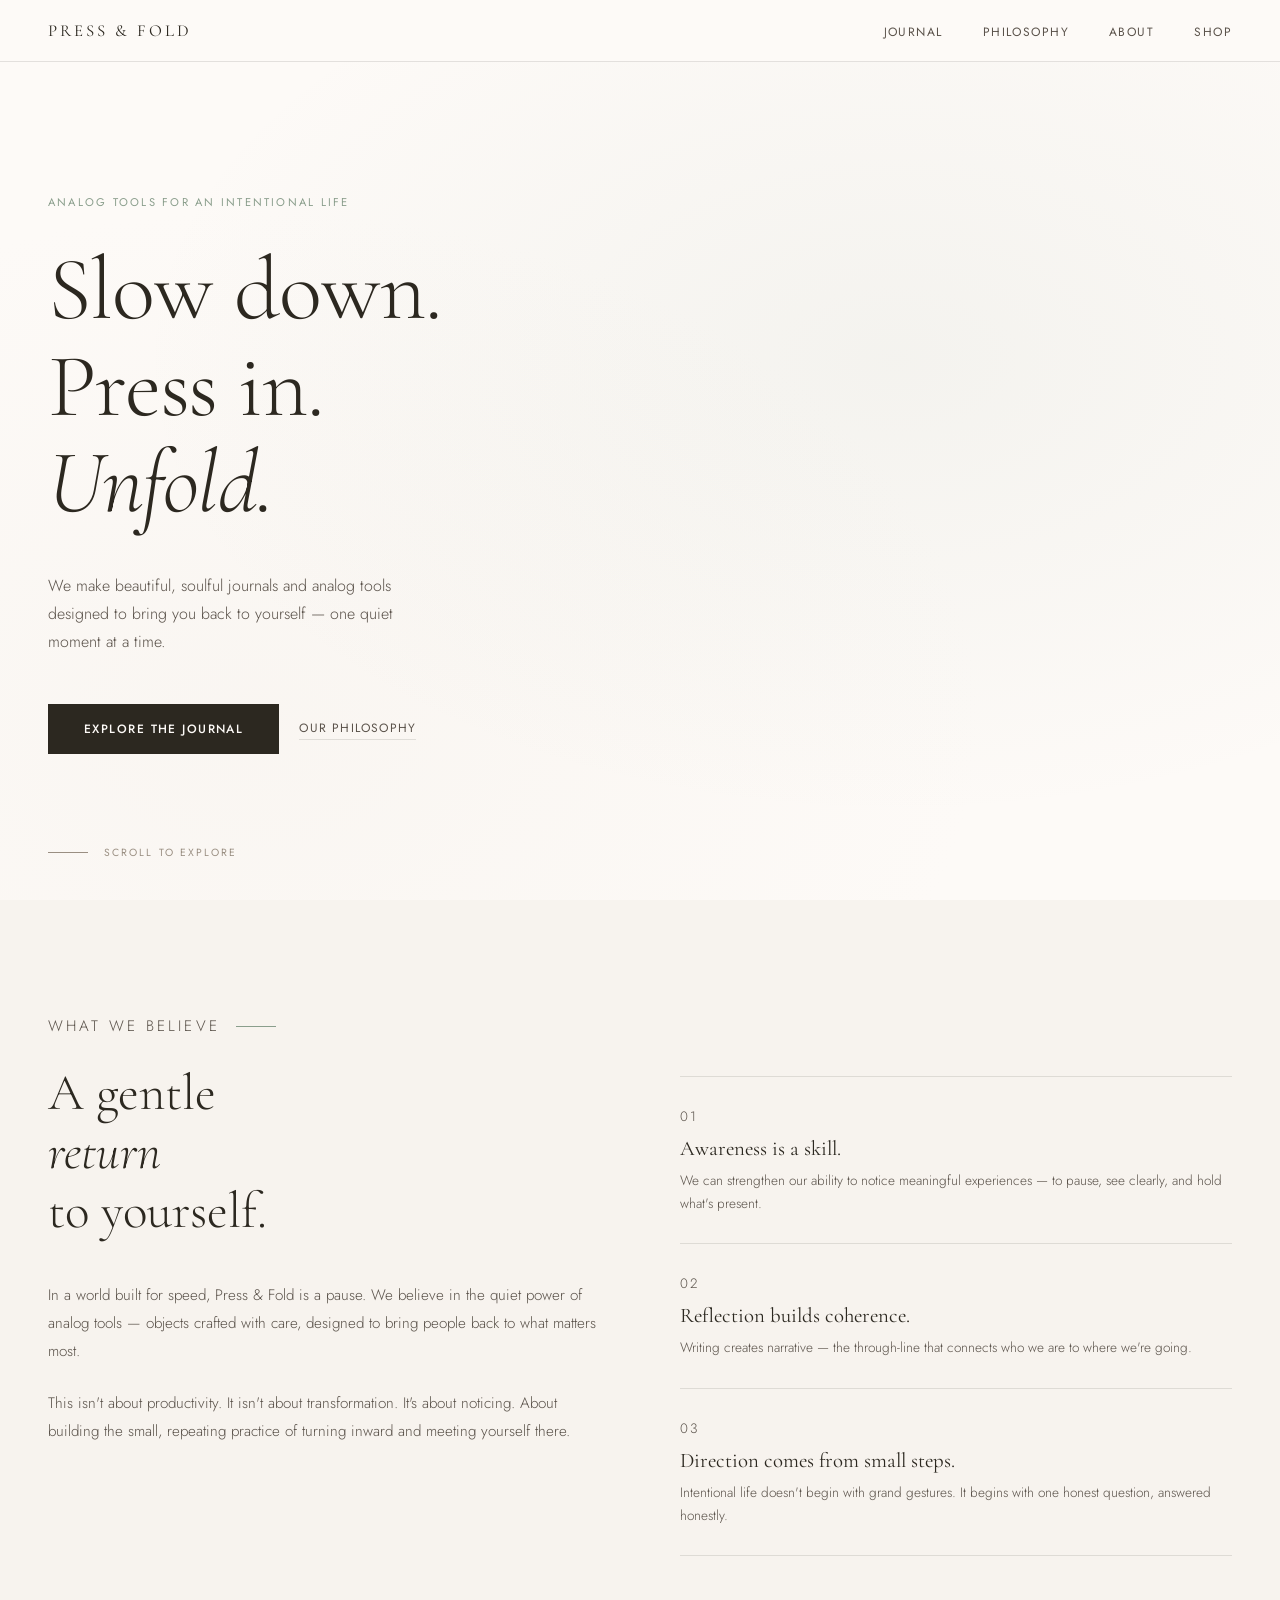
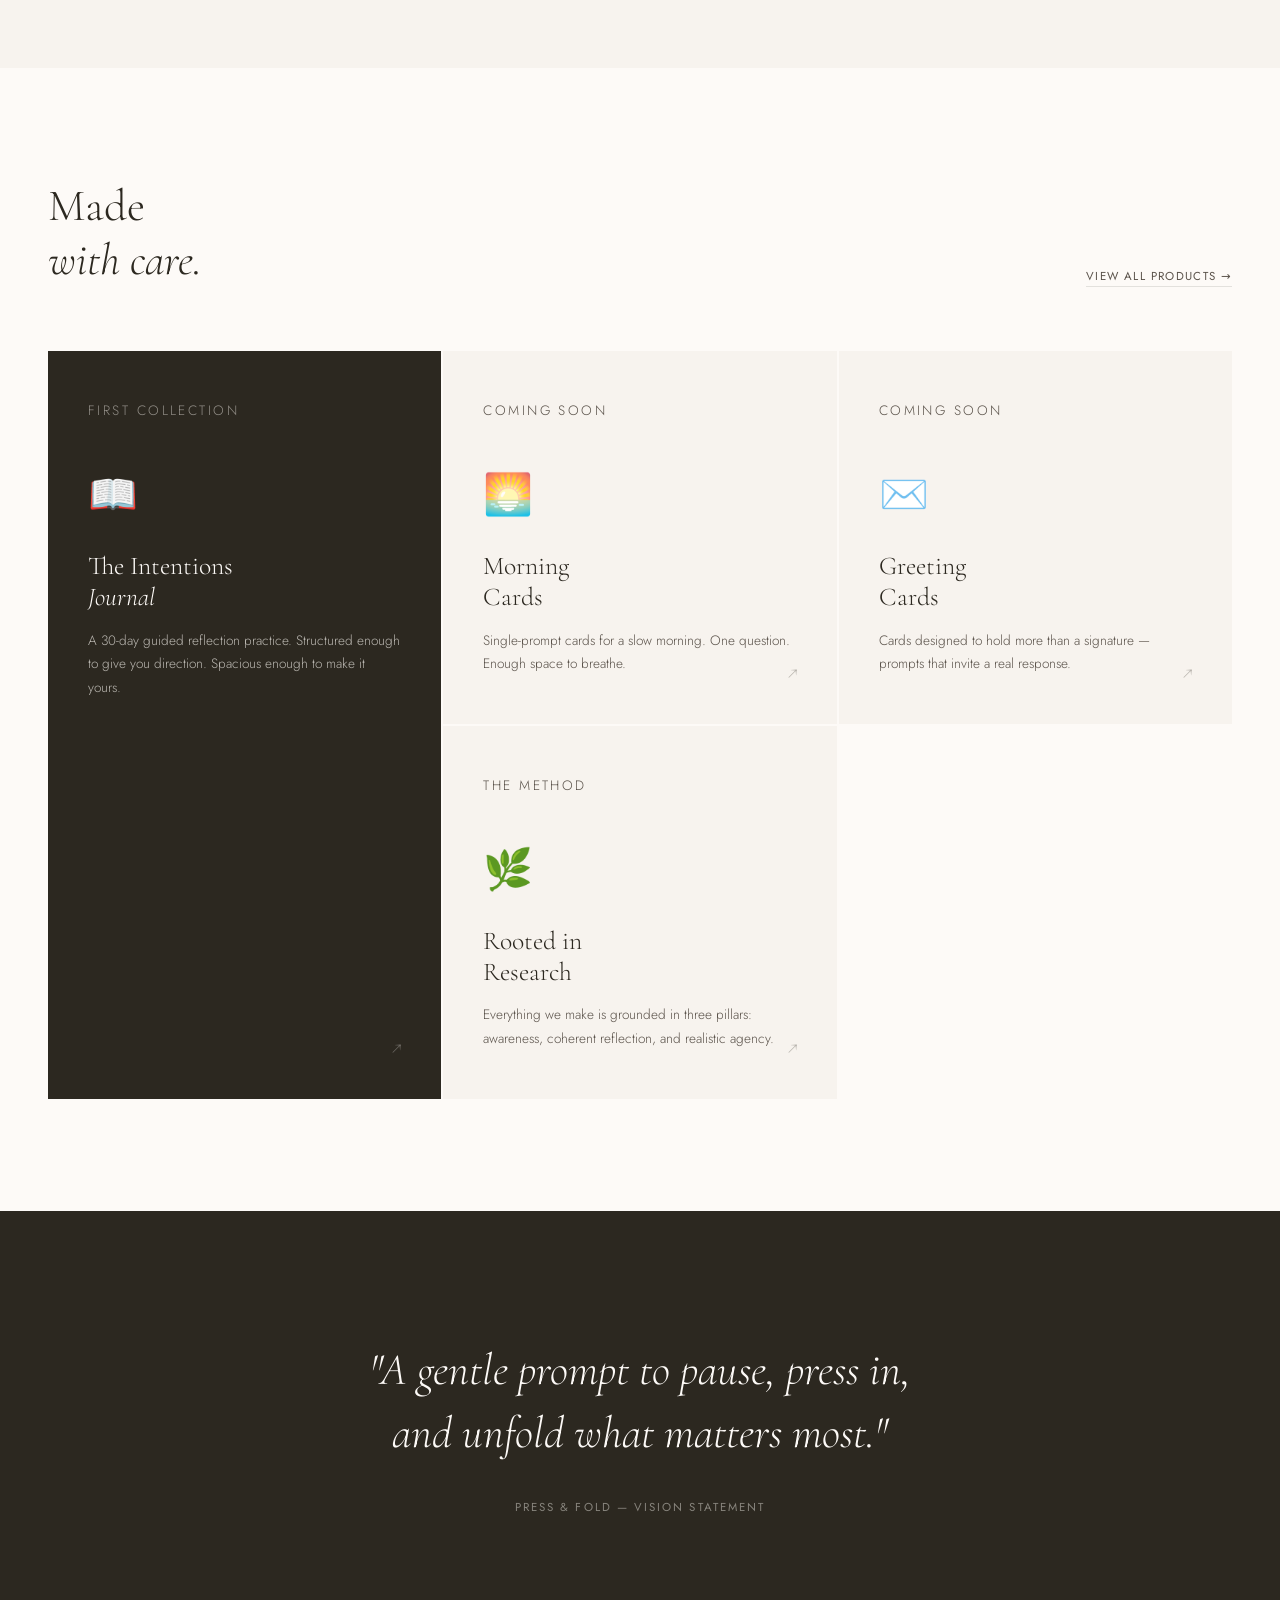
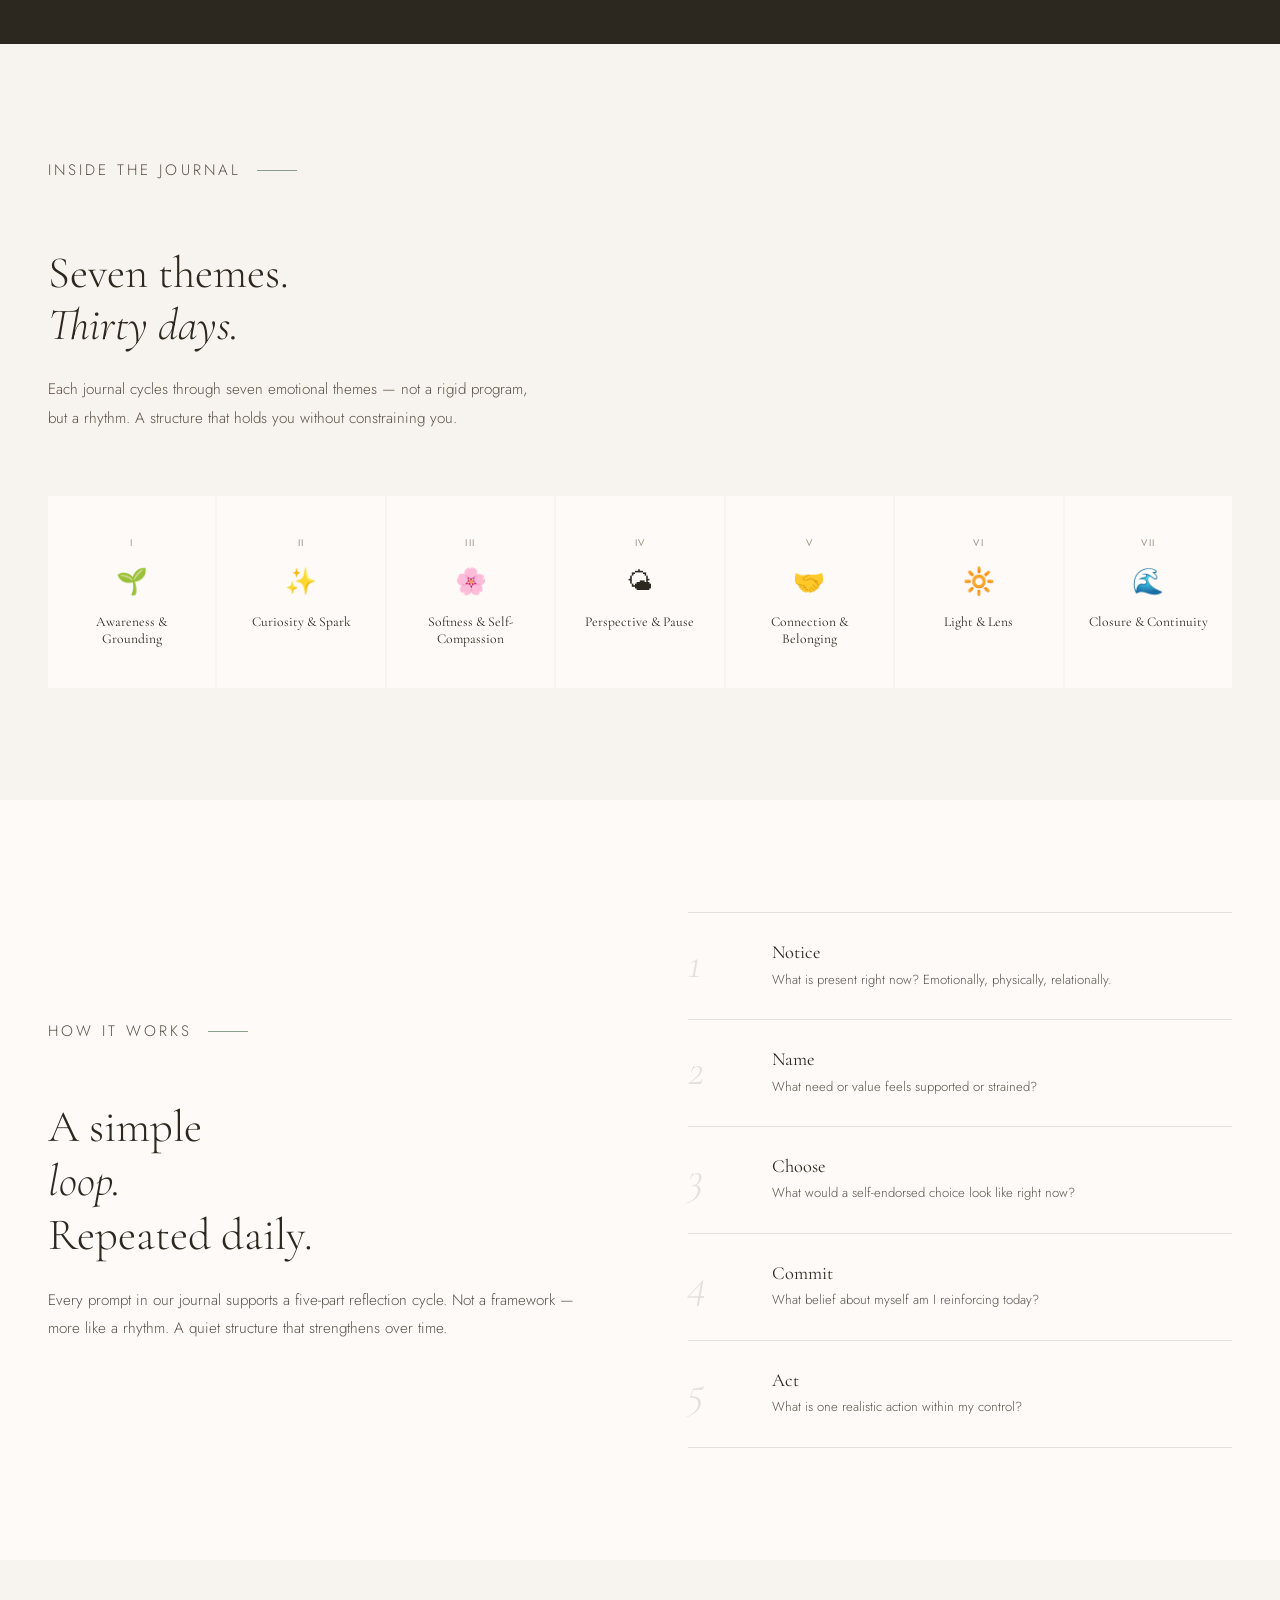
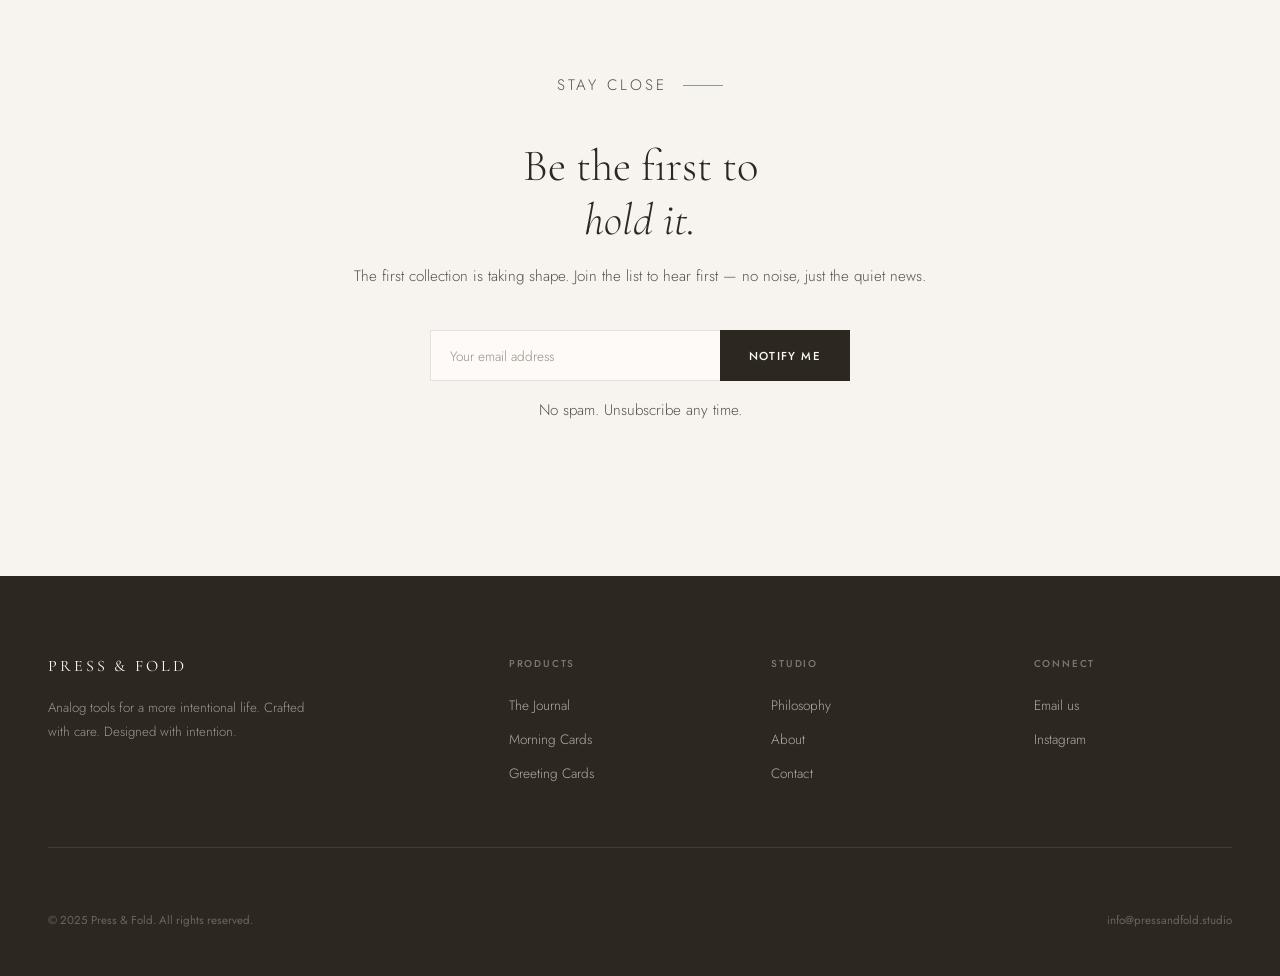
==== preview/index.html @ f4a8e903 "Block robots from preview folder Added robots.txt disallowing /preview/ and noindex/nofollow meta ta" ====
<!DOCTYPE html>
<html lang="en">
<head>
  <meta charset="UTF-8" />
  <meta name="viewport" content="width=device-width, initial-scale=1.0"/>
  <meta name="robots" content="noindex, nofollow" />
  <title>Press & Fold — Analog Tools for an Intentional Life</title>
  <link rel="icon" type="image/png" href="press-and-fold-favicon.png" />
  <link rel="preconnect" href="https://fonts.googleapis.com">
  <link href="https://fonts.googleapis.com/css2?family=Cormorant+Garamond:ital,wght@0,300;0,400;0,500;1,300;1,400&family=Jost:wght@300;400;500&display=swap" rel="stylesheet">
  <style>
    *, *::before, *::after { box-sizing: border-box; margin: 0; padding: 0; }

    :root {
      --cream: #F7F3EE;
      --warm-white: #FDFAF7;
      --ink: #2C2820;
      --ink-light: #5A524A;
      --ink-faint: #9A8F82;
      --sage: #8A9E8C;
      --border: rgba(44,40,32,0.12);
      --serif: 'Cormorant Garamond', Georgia, serif;
      --sans: 'Jost', system-ui, sans-serif;
    }

    html { scroll-behavior: smooth; }

    body {
      font-family: var(--serif);
      background: var(--warm-white);
      color: var(--ink);
      overflow-x: hidden;
    }

    /* ── NAV ── */
    nav {
      position: fixed;
      top: 0; left: 0; right: 0;
      z-index: 100;
      display: flex;
      justify-content: space-between;
      align-items: center;
      padding: 1.25rem 3rem;
      background: rgba(253,250,247,0.92);
      backdrop-filter: blur(8px);
      border-bottom: 1px solid var(--border);
    }

    .nav-logo {
      font-family: var(--serif);
      font-size: 1.05rem;
      font-weight: 400;
      letter-spacing: 0.18em;
      text-transform: uppercase;
      color: var(--ink);
      text-decoration: none;
    }

    .nav-links {
      display: flex;
      gap: 2.5rem;
      list-style: none;
    }

    .nav-links a {
      font-family: var(--sans);
      font-size: 0.75rem;
      font-weight: 400;
      letter-spacing: 0.12em;
      text-transform: uppercase;
      color: var(--ink-light);
      text-decoration: none;
      transition: color 0.2s;
    }

    .nav-links a:hover { color: var(--ink); }

    /* ── HERO ── */
    .hero {
      min-height: 100vh;
      display: flex;
      flex-direction: column;
      justify-content: center;
      align-items: flex-start;
      padding: 8rem 3rem 5rem;
      position: relative;
      overflow: hidden;
    }

    .hero-texture {
      position: absolute;
      inset: 0;
      background:
        radial-gradient(ellipse at 70% 40%, rgba(138,158,140,0.08) 0%, transparent 60%),
        radial-gradient(ellipse at 20% 80%, rgba(247,243,238,0.6) 0%, transparent 50%);
      pointer-events: none;
    }

    .hero-eyebrow {
      font-family: var(--sans);
      font-size: 0.7rem;
      font-weight: 400;
      letter-spacing: 0.2em;
      text-transform: uppercase;
      color: var(--sage);
      margin-bottom: 2rem;
      opacity: 0;
      animation: fadeUp 0.8s ease 0.2s forwards;
    }

    .hero-title {
      font-size: clamp(3rem, 7vw, 6.5rem);
      font-weight: 300;
      line-height: 1.08;
      letter-spacing: -0.01em;
      max-width: 14ch;
      margin-bottom: 2.5rem;
      opacity: 0;
      animation: fadeUp 0.9s ease 0.35s forwards;
    }

    .hero-title em {
      font-style: italic;
      font-weight: 300;
    }

    .hero-body {
      font-family: var(--sans);
      font-size: 1rem;
      font-weight: 300;
      line-height: 1.75;
      color: var(--ink-light);
      max-width: 42ch;
      margin-bottom: 3rem;
      opacity: 0;
      animation: fadeUp 0.9s ease 0.5s forwards;
    }

    .hero-actions {
      display: flex;
      gap: 1.25rem;
      align-items: center;
      opacity: 0;
      animation: fadeUp 0.9s ease 0.65s forwards;
    }

    .btn-primary {
      display: inline-block;
      font-family: var(--sans);
      font-size: 0.75rem;
      font-weight: 500;
      letter-spacing: 0.12em;
      text-transform: uppercase;
      color: var(--warm-white);
      background: var(--ink);
      padding: 1rem 2.25rem;
      text-decoration: none;
      transition: background 0.2s, transform 0.2s;
    }

    .btn-primary:hover {
      background: var(--ink-light);
      transform: translateY(-1px);
    }

    .btn-ghost {
      font-family: var(--sans);
      font-size: 0.75rem;
      font-weight: 400;
      letter-spacing: 0.1em;
      text-transform: uppercase;
      color: var(--ink-light);
      text-decoration: none;
      border-bottom: 1px solid var(--border);
      padding-bottom: 2px;
      transition: color 0.2s, border-color 0.2s;
    }

    .btn-ghost:hover { color: var(--ink); border-color: var(--ink); }

    .hero-scroll {
      position: absolute;
      bottom: 2.5rem;
      left: 3rem;
      font-family: var(--sans);
      font-size: 0.65rem;
      letter-spacing: 0.2em;
      text-transform: uppercase;
      color: var(--ink-faint);
      display: flex;
      align-items: center;
      gap: 1rem;
      opacity: 0;
      animation: fadeIn 1s ease 1.2s forwards;
    }

    .hero-scroll::before {
      content: '';
      display: block;
      width: 40px;
      height: 1px;
      background: var(--ink-faint);
    }

    /* ── SECTION BASE ── */
    section {
      padding: 7rem 3rem;
    }

    .section-label {
      font-family: var(--sans);
      font-size: 0.65rem;
      font-weight: 400;
      letter-spacing: 0.2em;
      text-transform: uppercase;
      color: var(--sage);
      margin-bottom: 3.5rem;
      display: flex;
      align-items: center;
      gap: 1rem;
    }

    .section-label::after {
      content: '';
      display: block;
      width: 40px;
      height: 1px;
      background: var(--sage);
    }

    /* ── PHILOSOPHY ── */
    .philosophy {
      background: var(--cream);
      display: grid;
      grid-template-columns: 1fr 1fr;
      gap: 5rem;
      align-items: start;
    }

    .philosophy-left h2 {
      font-size: clamp(2.2rem, 4vw, 3.8rem);
      font-weight: 300;
      line-height: 1.15;
      margin-bottom: 2.5rem;
    }

    .philosophy-left h2 em { font-style: italic; }

    .philosophy-left p {
      font-family: var(--sans);
      font-size: 0.95rem;
      font-weight: 300;
      line-height: 1.85;
      color: var(--ink-light);
      margin-bottom: 1.5rem;
    }

    .philosophy-right {
      padding-top: 4rem;
    }

    .principle {
      border-top: 1px solid var(--border);
      padding: 1.75rem 0;
    }

    .principle:last-child { border-bottom: 1px solid var(--border); }

    .principle-number {
      font-family: var(--sans);
      font-size: 0.65rem;
      letter-spacing: 0.15em;
      color: var(--ink-faint);
      margin-bottom: 0.5rem;
    }

    .principle h3 {
      font-size: 1.3rem;
      font-weight: 400;
      margin-bottom: 0.5rem;
    }

    .principle p {
      font-family: var(--sans);
      font-size: 0.85rem;
      font-weight: 300;
      line-height: 1.7;
      color: var(--ink-light);
    }

    /* ── PRODUCTS ── */
    .products { background: var(--warm-white); }

    .products-header {
      display: flex;
      justify-content: space-between;
      align-items: flex-end;
      margin-bottom: 4rem;
    }

    .products-header h2 {
      font-size: clamp(2rem, 3.5vw, 3.2rem);
      font-weight: 300;
      line-height: 1.2;
    }

    .products-header h2 em { font-style: italic; }

    .products-header a {
      font-family: var(--sans);
      font-size: 0.72rem;
      letter-spacing: 0.12em;
      text-transform: uppercase;
      color: var(--ink-light);
      text-decoration: none;
      border-bottom: 1px solid var(--border);
      padding-bottom: 2px;
      white-space: nowrap;
      transition: color 0.2s;
    }

    .products-header a:hover { color: var(--ink); }

    .products-grid {
      display: grid;
      grid-template-columns: repeat(3, 1fr);
      gap: 2px;
    }

    .product-card {
      background: var(--cream);
      padding: 3rem 2.5rem;
      position: relative;
      overflow: hidden;
      transition: transform 0.3s ease;
      cursor: pointer;
      text-decoration: none;
      color: inherit;
      display: block;
    }

    .product-card:hover { transform: translateY(-4px); }

    .product-card.featured {
      grid-row: span 2;
      background: var(--ink);
      color: var(--warm-white);
    }

    .product-tag {
      font-family: var(--sans);
      font-size: 0.62rem;
      font-weight: 400;
      letter-spacing: 0.18em;
      text-transform: uppercase;
      color: var(--sage);
      margin-bottom: 3rem;
    }

    .product-card.featured .product-tag { color: rgba(247,243,238,0.5); }

    .product-card .product-icon {
      font-size: 2.5rem;
      margin-bottom: 2rem;
      display: block;
    }

    .product-card h3 {
      font-size: 1.6rem;
      font-weight: 300;
      margin-bottom: 1rem;
      line-height: 1.2;
    }

    .product-card h3 em { font-style: italic; }

    .product-card p {
      font-family: var(--sans);
      font-size: 0.85rem;
      font-weight: 300;
      line-height: 1.75;
      color: var(--ink-light);
    }

    .product-card.featured p { color: rgba(247,243,238,0.7); }

    .product-card .card-arrow {
      position: absolute;
      bottom: 2.5rem;
      right: 2.5rem;
      font-size: 1.2rem;
      opacity: 0.3;
      transition: opacity 0.2s, transform 0.2s;
    }

    .product-card:hover .card-arrow { opacity: 1; transform: translate(3px, -3px); }

    /* ── QUOTE ── */
    .quote-section {
      background: var(--ink);
      color: var(--warm-white);
      text-align: center;
      padding: 8rem 3rem;
    }

    .quote-section blockquote {
      font-size: clamp(1.6rem, 3.5vw, 3rem);
      font-weight: 300;
      line-height: 1.4;
      max-width: 28ch;
      margin: 0 auto 2rem;
      font-style: italic;
    }

    .quote-section cite {
      font-family: var(--sans);
      font-size: 0.72rem;
      font-weight: 400;
      letter-spacing: 0.18em;
      text-transform: uppercase;
      color: rgba(247,243,238,0.45);
      font-style: normal;
    }

    /* ── JOURNAL THEMES ── */
    .themes { background: var(--cream); }

    .themes h2 {
      font-size: clamp(2rem, 3.5vw, 3.2rem);
      font-weight: 300;
      margin-bottom: 1.5rem;
      line-height: 1.15;
    }

    .themes h2 em { font-style: italic; }

    .themes > p {
      font-family: var(--sans);
      font-size: 0.95rem;
      font-weight: 300;
      line-height: 1.85;
      color: var(--ink-light);
      max-width: 55ch;
      margin-bottom: 4rem;
    }

    .themes-grid {
      display: grid;
      grid-template-columns: repeat(7, 1fr);
      gap: 2px;
    }

    .theme-tile {
      padding: 2.5rem 1.5rem;
      background: var(--warm-white);
      text-align: center;
      transition: background 0.25s;
    }

    .theme-tile:hover { background: var(--ink); color: var(--warm-white); }

    .theme-tile .theme-num {
      font-family: var(--sans);
      font-size: 0.6rem;
      letter-spacing: 0.15em;
      color: var(--ink-faint);
      margin-bottom: 1rem;
      display: block;
      transition: color 0.25s;
    }

    .theme-tile:hover .theme-num { color: rgba(247,243,238,0.4); }

    .theme-tile .theme-icon {
      font-size: 1.6rem;
      margin-bottom: 1rem;
      display: block;
    }

    .theme-tile h4 {
      font-size: 0.85rem;
      font-weight: 400;
      line-height: 1.3;
    }

    /* ── MECHANISM ── */
    .mechanism {
      background: var(--warm-white);
      display: grid;
      grid-template-columns: 1fr 1fr;
      gap: 6rem;
      align-items: center;
    }

    .mechanism-left h2 {
      font-size: clamp(2rem, 3.5vw, 3.2rem);
      font-weight: 300;
      line-height: 1.2;
      margin-bottom: 1.5rem;
    }

    .mechanism-left h2 em { font-style: italic; }

    .mechanism-left p {
      font-family: var(--sans);
      font-size: 0.95rem;
      font-weight: 300;
      line-height: 1.85;
      color: var(--ink-light);
    }

    .mechanism-steps {
      display: flex;
      flex-direction: column;
      gap: 0;
    }

    .step {
      display: grid;
      grid-template-columns: 60px 1fr;
      gap: 1.5rem;
      align-items: start;
      padding: 1.75rem 0;
      border-bottom: 1px solid var(--border);
      position: relative;
    }

    .step:first-child { border-top: 1px solid var(--border); }

    .step-num {
      font-size: 2.8rem;
      font-weight: 300;
      color: var(--border);
      line-height: 1;
      font-style: italic;
    }

    .step-content h4 {
      font-size: 1.15rem;
      font-weight: 400;
      margin-bottom: 0.35rem;
    }

    .step-content p {
      font-family: var(--sans);
      font-size: 0.82rem;
      font-weight: 300;
      line-height: 1.7;
      color: var(--ink-light);
    }

    /* ── EMAIL SIGNUP ── */
    .signup {
      background: var(--cream);
      text-align: center;
    }

    .signup h2 {
      font-size: clamp(2rem, 3.5vw, 3rem);
      font-weight: 300;
      margin-bottom: 1rem;
    }

    .signup h2 em { font-style: italic; }

    .signup p {
      font-family: var(--sans);
      font-size: 0.95rem;
      font-weight: 300;
      line-height: 1.8;
      color: var(--ink-light);
      margin-bottom: 2.5rem;
    }

    .signup-form {
      display: flex;
      gap: 0;
      max-width: 420px;
      margin: 0 auto;
    }

    .signup-form input {
      flex: 1;
      border: 1px solid var(--border);
      border-right: none;
      padding: 0.9rem 1.2rem;
      font-family: var(--sans);
      font-size: 0.85rem;
      font-weight: 300;
      background: var(--warm-white);
      color: var(--ink);
      outline: none;
      transition: border-color 0.2s;
    }

    .signup-form input:focus { border-color: var(--ink-light); }
    .signup-form input::placeholder { color: var(--ink-faint); }

    .signup-form button {
      border: 1px solid var(--ink);
      background: var(--ink);
      color: var(--warm-white);
      padding: 0.9rem 1.75rem;
      font-family: var(--sans);
      font-size: 0.72rem;
      font-weight: 500;
      letter-spacing: 0.12em;
      text-transform: uppercase;
      cursor: pointer;
      transition: background 0.2s;
      white-space: nowrap;
    }

    .signup-form button:hover { background: var(--ink-light); border-color: var(--ink-light); }

    .signup-note {
      font-family: var(--sans);
      font-size: 0.72rem;
      color: var(--ink-faint);
      margin-top: 1rem;
    }

    /* ── FOOTER ── */
    footer {
      background: var(--ink);
      color: var(--warm-white);
      padding: 5rem 3rem 3rem;
    }

    .footer-top {
      display: grid;
      grid-template-columns: 2fr 1fr 1fr 1fr;
      gap: 4rem;
      margin-bottom: 4rem;
      padding-bottom: 4rem;
      border-bottom: 1px solid rgba(247,243,238,0.1);
    }

    .footer-brand .logo {
      font-family: var(--serif);
      font-size: 1rem;
      letter-spacing: 0.18em;
      text-transform: uppercase;
      margin-bottom: 1.25rem;
      display: block;
    }

    .footer-brand p {
      font-family: var(--sans);
      font-size: 0.83rem;
      font-weight: 300;
      line-height: 1.75;
      color: rgba(247,243,238,0.55);
      max-width: 32ch;
    }

    .footer-col h5 {
      font-family: var(--sans);
      font-size: 0.62rem;
      font-weight: 500;
      letter-spacing: 0.18em;
      text-transform: uppercase;
      color: rgba(247,243,238,0.4);
      margin-bottom: 1.5rem;
    }

    .footer-col ul {
      list-style: none;
      display: flex;
      flex-direction: column;
      gap: 0.85rem;
    }

    .footer-col a {
      font-family: var(--sans);
      font-size: 0.85rem;
      font-weight: 300;
      color: rgba(247,243,238,0.65);
      text-decoration: none;
      transition: color 0.2s;
    }

    .footer-col a:hover { color: var(--warm-white); }

    .footer-bottom {
      display: flex;
      justify-content: space-between;
      align-items: center;
    }

    .footer-bottom p {
      font-family: var(--sans);
      font-size: 0.72rem;
      color: rgba(247,243,238,0.3);
    }

    .footer-bottom a {
      font-family: var(--sans);
      font-size: 0.72rem;
      color: rgba(247,243,238,0.3);
      text-decoration: none;
    }

    /* ── ANIMATIONS ── */
    @keyframes fadeUp {
      from { opacity: 0; transform: translateY(24px); }
      to   { opacity: 1; transform: translateY(0); }
    }

    @keyframes fadeIn {
      from { opacity: 0; }
      to   { opacity: 1; }
    }

    /* ── RESPONSIVE ── */
    @media (max-width: 900px) {
      nav { padding: 1.25rem 1.5rem; }
      .nav-links { gap: 1.5rem; }
      section { padding: 5rem 1.5rem; }
      .hero { padding: 7rem 1.5rem 4rem; }
      .philosophy { grid-template-columns: 1fr; gap: 3rem; }
      .products-grid { grid-template-columns: 1fr; }
      .product-card.featured { grid-row: auto; }
      .themes-grid { grid-template-columns: repeat(4, 1fr); }
      .mechanism { grid-template-columns: 1fr; gap: 3rem; }
      .footer-top { grid-template-columns: 1fr 1fr; gap: 2.5rem; }
    }

    @media (max-width: 600px) {
      .nav-links { display: none; }
      .themes-grid { grid-template-columns: repeat(2, 1fr); }
      .footer-top { grid-template-columns: 1fr; }
      .footer-bottom { flex-direction: column; gap: 0.75rem; text-align: center; }
      .products-header { flex-direction: column; align-items: flex-start; gap: 1rem; }
      .signup-form { flex-direction: column; }
      .signup-form input { border-right: 1px solid var(--border); border-bottom: none; }
    }
  </style>
</head>
<body>

  <!-- NAV -->
  <nav>
    <a href="index.html" class="nav-logo">Press &amp; Fold</a>
    <ul class="nav-links">
      <li><a href="journal.html">Journal</a></li>
      <li><a href="philosophy.html">Philosophy</a></li>
      <li><a href="about.html">About</a></li>
      <li><a href="journal.html#shop">Shop</a></li>
    </ul>
  </nav>

  <!-- HERO -->
  <section class="hero">
    <div class="hero-texture"></div>
    <p class="hero-eyebrow">Analog tools for an intentional life</p>
    <h1 class="hero-title">
      Slow down.<br>
      Press in.<br>
      <em>Unfold.</em>
    </h1>
    <p class="hero-body">
      We make beautiful, soulful journals and analog tools designed to bring you back to yourself — one quiet moment at a time.
    </p>
    <div class="hero-actions">
      <a href="journal.html" class="btn-primary">Explore the Journal</a>
      <a href="philosophy.html" class="btn-ghost">Our Philosophy</a>
    </div>
    <p class="hero-scroll">Scroll to explore</p>
  </section>

  <!-- PHILOSOPHY INTRO -->
  <section class="philosophy">
    <div class="philosophy-left">
      <p class="section-label">What we believe</p>
      <h2>A gentle<br><em>return</em><br>to yourself.</h2>
      <p>
        In a world built for speed, Press &amp; Fold is a pause. We believe in the quiet power of analog tools — objects crafted with care, designed to bring people back to what matters most.
      </p>
      <p>
        This isn't about productivity. It isn't about transformation. It's about noticing. About building the small, repeating practice of turning inward and meeting yourself there.
      </p>
    </div>
    <div class="philosophy-right">
      <div class="principle">
        <p class="principle-number">01</p>
        <h3>Awareness is a skill.</h3>
        <p>We can strengthen our ability to notice meaningful experiences — to pause, see clearly, and hold what's present.</p>
      </div>
      <div class="principle">
        <p class="principle-number">02</p>
        <h3>Reflection builds coherence.</h3>
        <p>Writing creates narrative — the through-line that connects who we are to where we're going.</p>
      </div>
      <div class="principle">
        <p class="principle-number">03</p>
        <h3>Direction comes from small steps.</h3>
        <p>Intentional life doesn't begin with grand gestures. It begins with one honest question, answered honestly.</p>
      </div>
    </div>
  </section>

  <!-- PRODUCTS -->
  <section class="products">
    <div class="products-header">
      <h2>Made<br><em>with care.</em></h2>
      <a href="journal.html">View all products →</a>
    </div>
    <div class="products-grid">
      <a href="journal.html" class="product-card featured">
        <p class="product-tag">First Collection</p>
        <span class="product-icon">📖</span>
        <h3>The Intentions<br><em>Journal</em></h3>
        <p>A 30-day guided reflection practice. Structured enough to give you direction. Spacious enough to make it yours.</p>
        <span class="card-arrow">↗</span>
      </a>
      <a href="journal.html#morning" class="product-card">
        <p class="product-tag">Coming Soon</p>
        <span class="product-icon">🌅</span>
        <h3>Morning<br>Cards</h3>
        <p>Single-prompt cards for a slow morning. One question. Enough space to breathe.</p>
        <span class="card-arrow">↗</span>
      </a>
      <a href="journal.html#greeting" class="product-card">
        <p class="product-tag">Coming Soon</p>
        <span class="product-icon">✉️</span>
        <h3>Greeting<br>Cards</h3>
        <p>Cards designed to hold more than a signature — prompts that invite a real response.</p>
        <span class="card-arrow">↗</span>
      </a>
      <a href="philosophy.html" class="product-card">
        <p class="product-tag">The Method</p>
        <span class="product-icon">🌿</span>
        <h3>Rooted in<br>Research</h3>
        <p>Everything we make is grounded in three pillars: awareness, coherent reflection, and realistic agency.</p>
        <span class="card-arrow">↗</span>
      </a>
    </div>
  </section>

  <!-- QUOTE -->
  <section class="quote-section">
    <blockquote>
      "A gentle prompt to pause, press in, and unfold what matters most."
    </blockquote>
    <cite>Press &amp; Fold — Vision Statement</cite>
  </section>

  <!-- JOURNAL THEMES -->
  <section class="themes">
    <p class="section-label">Inside the journal</p>
    <h2>Seven themes.<br><em>Thirty days.</em></h2>
    <p>
      Each journal cycles through seven emotional themes — not a rigid program, but a rhythm. A structure that holds you without constraining you.
    </p>
    <div class="themes-grid">
      <div class="theme-tile">
        <span class="theme-num">I</span>
        <span class="theme-icon">🌱</span>
        <h4>Awareness &amp; Grounding</h4>
      </div>
      <div class="theme-tile">
        <span class="theme-num">II</span>
        <span class="theme-icon">✨</span>
        <h4>Curiosity &amp; Spark</h4>
      </div>
      <div class="theme-tile">
        <span class="theme-num">III</span>
        <span class="theme-icon">🌸</span>
        <h4>Softness &amp; Self-Compassion</h4>
      </div>
      <div class="theme-tile">
        <span class="theme-num">IV</span>
        <span class="theme-icon">🌤</span>
        <h4>Perspective &amp; Pause</h4>
      </div>
      <div class="theme-tile">
        <span class="theme-num">V</span>
        <span class="theme-icon">🤝</span>
        <h4>Connection &amp; Belonging</h4>
      </div>
      <div class="theme-tile">
        <span class="theme-num">VI</span>
        <span class="theme-icon">🔆</span>
        <h4>Light &amp; Lens</h4>
      </div>
      <div class="theme-tile">
        <span class="theme-num">VII</span>
        <span class="theme-icon">🌊</span>
        <h4>Closure &amp; Continuity</h4>
      </div>
    </div>
  </section>

  <!-- MECHANISM LOOP -->
  <section class="mechanism">
    <div class="mechanism-left">
      <p class="section-label">How it works</p>
      <h2>A simple<br><em>loop.</em><br>Repeated daily.</h2>
      <p>
        Every prompt in our journal supports a five-part reflection cycle. Not a framework — more like a rhythm. A quiet structure that strengthens over time.
      </p>
    </div>
    <div class="mechanism-steps">
      <div class="step">
        <span class="step-num">1</span>
        <div class="step-content">
          <h4>Notice</h4>
          <p>What is present right now? Emotionally, physically, relationally.</p>
        </div>
      </div>
      <div class="step">
        <span class="step-num">2</span>
        <div class="step-content">
          <h4>Name</h4>
          <p>What need or value feels supported or strained?</p>
        </div>
      </div>
      <div class="step">
        <span class="step-num">3</span>
        <div class="step-content">
          <h4>Choose</h4>
          <p>What would a self-endorsed choice look like right now?</p>
        </div>
      </div>
      <div class="step">
        <span class="step-num">4</span>
        <div class="step-content">
          <h4>Commit</h4>
          <p>What belief about myself am I reinforcing today?</p>
        </div>
      </div>
      <div class="step">
        <span class="step-num">5</span>
        <div class="step-content">
          <h4>Act</h4>
          <p>What is one realistic action within my control?</p>
        </div>
      </div>
    </div>
  </section>

  <!-- EMAIL SIGNUP -->
  <section class="signup">
    <p class="section-label" style="justify-content: center;">Stay close</p>
    <h2>Be the first to<br><em>hold it.</em></h2>
    <p>The first collection is taking shape. Join the list to hear first — no noise, just the quiet news.</p>
    <form class="signup-form" onsubmit="return false;">
      <input type="email" placeholder="Your email address" />
      <button type="submit">Notify me</button>
    </form>
    <p class="signup-note">No spam. Unsubscribe any time.</p>
  </section>

  <!-- FOOTER -->
  <footer>
    <div class="footer-top">
      <div class="footer-brand">
        <span class="logo">Press &amp; Fold</span>
        <p>Analog tools for a more intentional life. Crafted with care. Designed with intention.</p>
      </div>
      <div class="footer-col">
        <h5>Products</h5>
        <ul>
          <li><a href="journal.html">The Journal</a></li>
          <li><a href="journal.html#morning">Morning Cards</a></li>
          <li><a href="journal.html#greeting">Greeting Cards</a></li>
        </ul>
      </div>
      <div class="footer-col">
        <h5>Studio</h5>
        <ul>
          <li><a href="philosophy.html">Philosophy</a></li>
          <li><a href="about.html">About</a></li>
          <li><a href="about.html#contact">Contact</a></li>
        </ul>
      </div>
      <div class="footer-col">
        <h5>Connect</h5>
        <ul>
          <li><a href="mailto:info@pressandfold.studio">Email us</a></li>
          <li><a href="#">Instagram</a></li>
        </ul>
      </div>
    </div>
    <div class="footer-bottom">
      <p>&copy; 2025 Press &amp; Fold. All rights reserved.</p>
      <a href="mailto:info@pressandfold.studio">info@pressandfold.studio</a>
    </div>
  </footer>

</body>
</html>
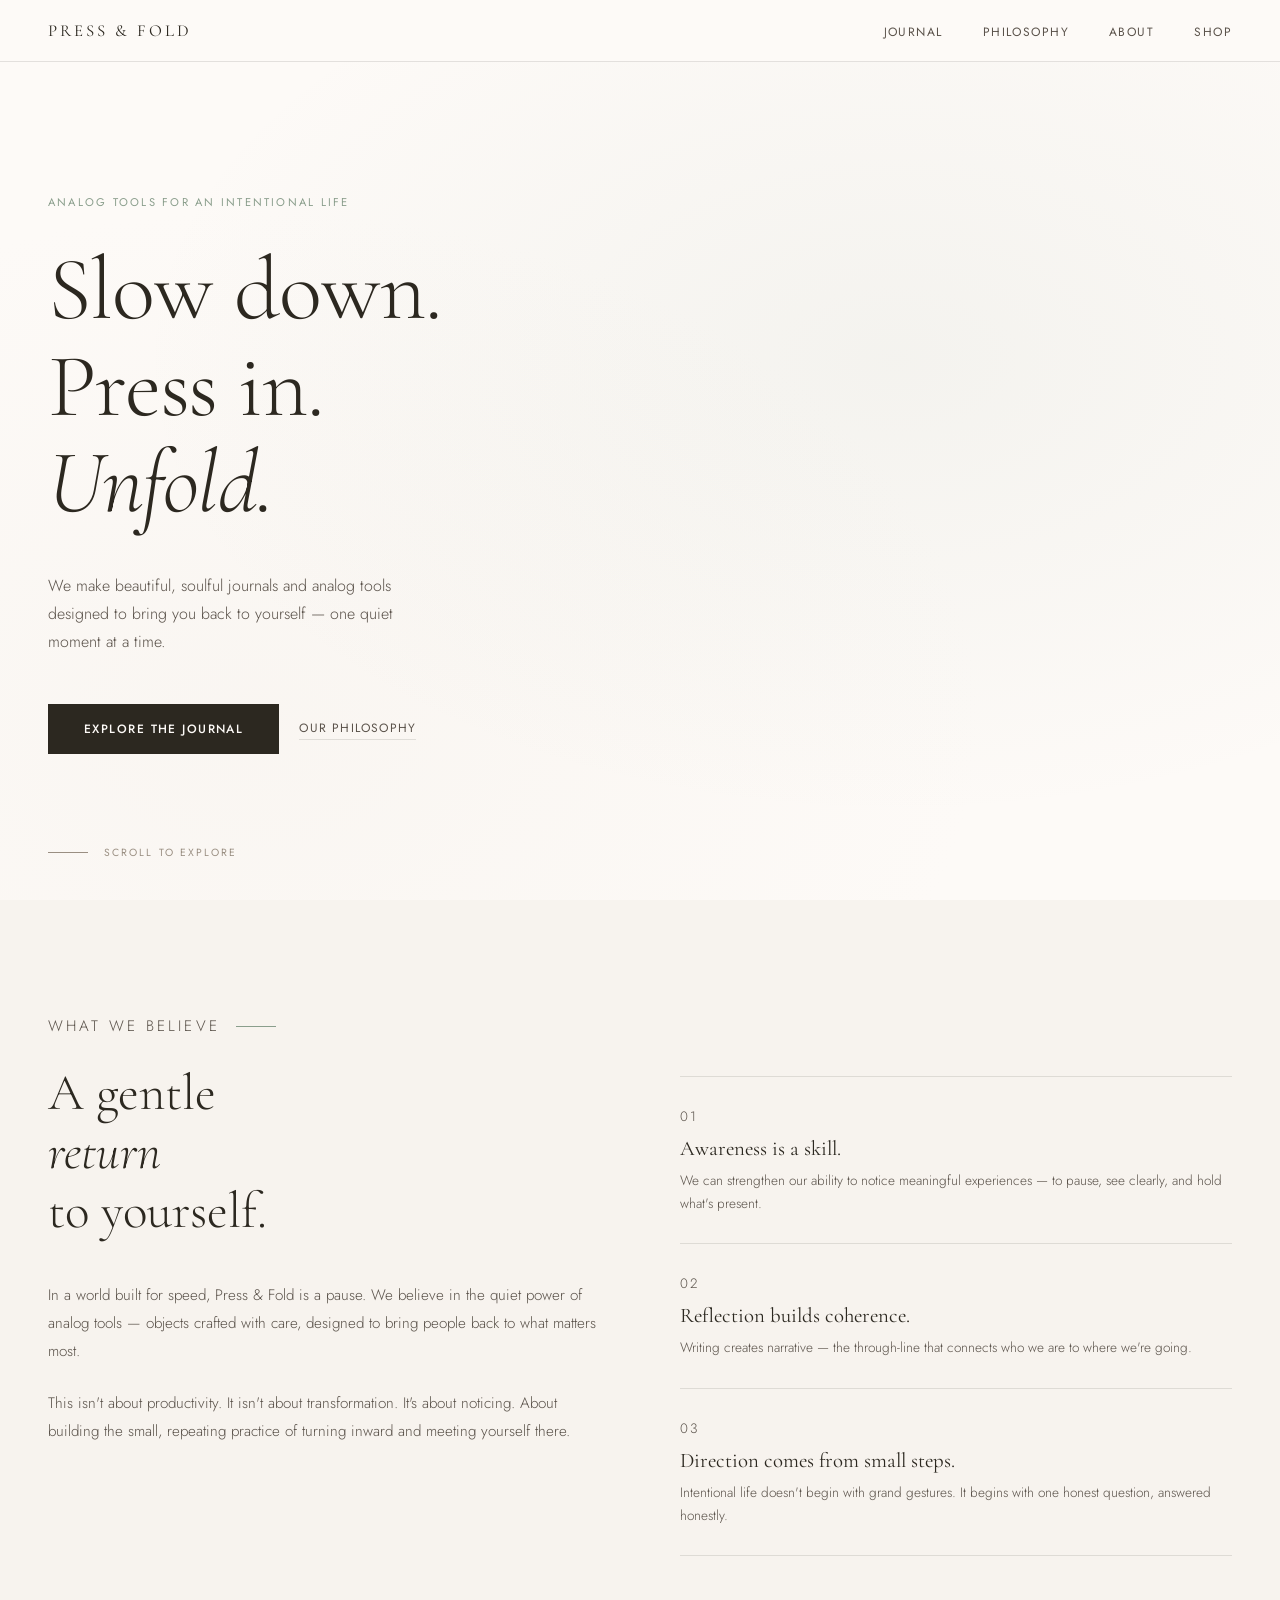
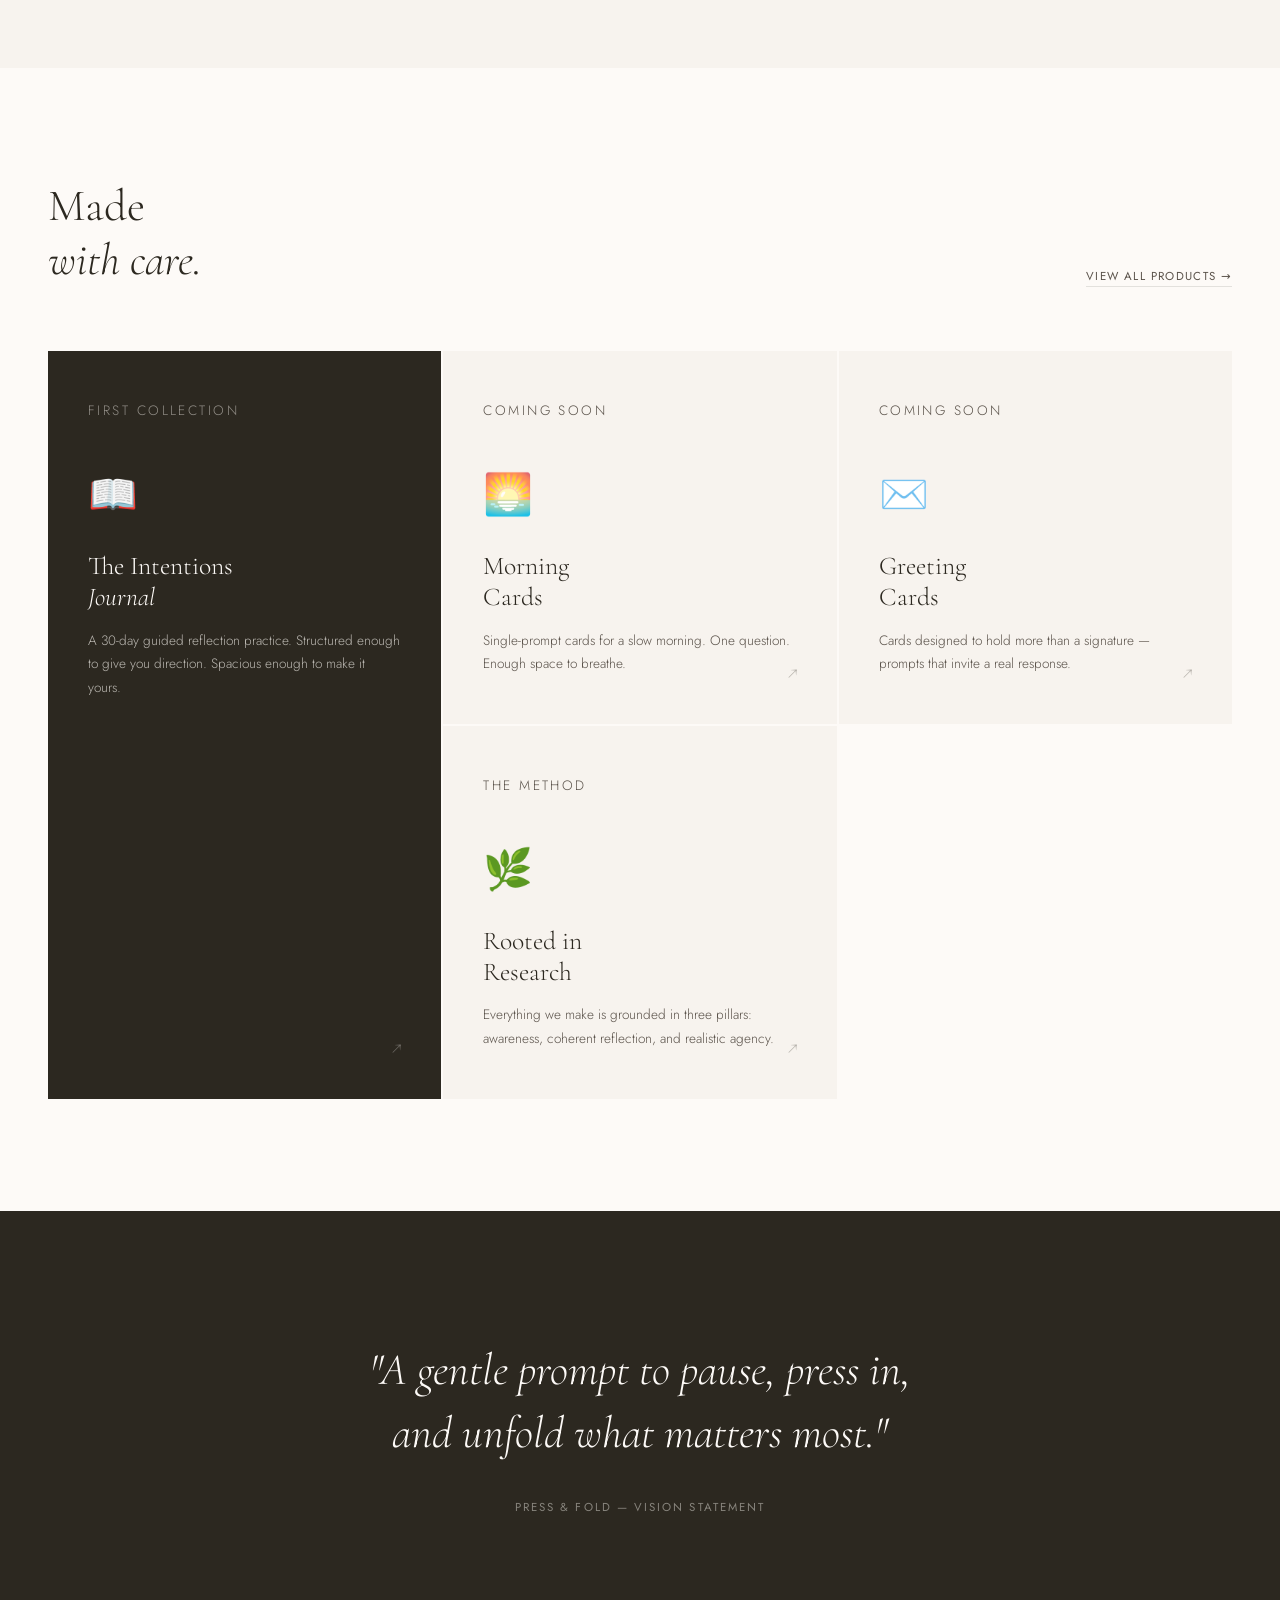
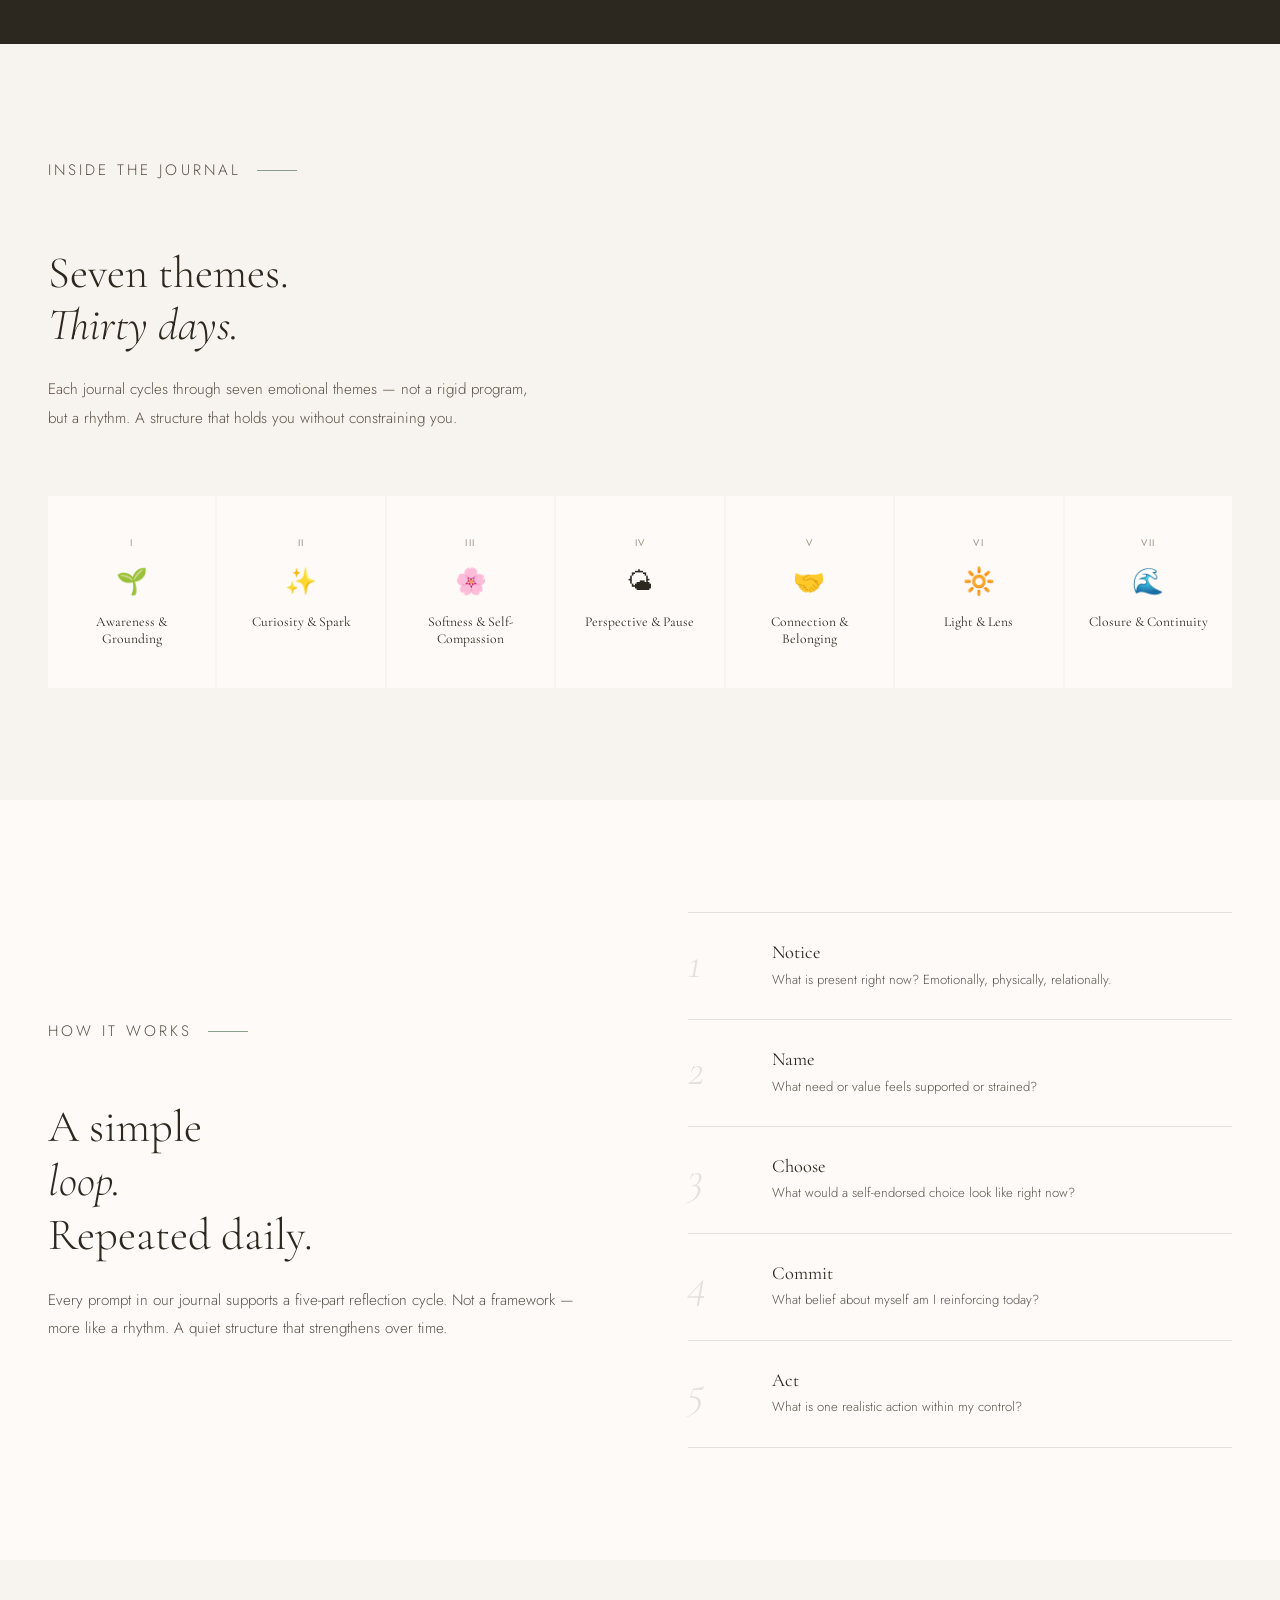
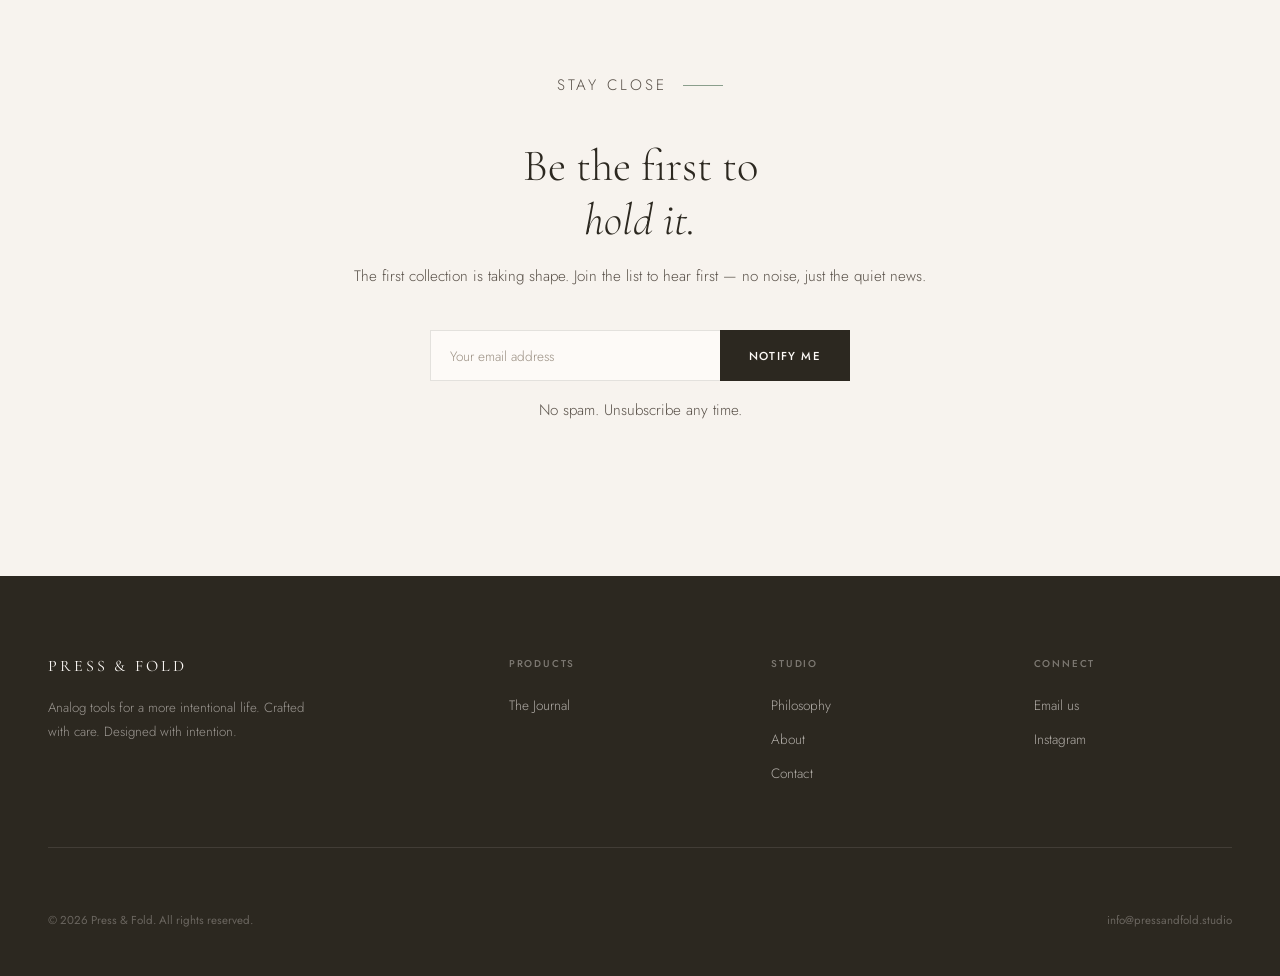
==== commit 785e128b: "Add global shared footer to preview pages Created a single footer.html file and updated all four pag" ====
--- a/preview/index.html
+++ b/preview/index.html
@@ -953,41 +953,12 @@
   </section>
 
   <!-- FOOTER -->
-  <footer>
-    <div class="footer-top">
-      <div class="footer-brand">
-        <span class="logo">Press &amp; Fold</span>
-        <p>Analog tools for a more intentional life. Crafted with care. Designed with intention.</p>
-      </div>
-      <div class="footer-col">
-        <h5>Products</h5>
-        <ul>
-          <li><a href="journal.html">The Journal</a></li>
-          <li><a href="journal.html#morning">Morning Cards</a></li>
-          <li><a href="journal.html#greeting">Greeting Cards</a></li>
-        </ul>
-      </div>
-      <div class="footer-col">
-        <h5>Studio</h5>
-        <ul>
-          <li><a href="philosophy.html">Philosophy</a></li>
-          <li><a href="about.html">About</a></li>
-          <li><a href="about.html#contact">Contact</a></li>
-        </ul>
-      </div>
-      <div class="footer-col">
-        <h5>Connect</h5>
-        <ul>
-          <li><a href="mailto:info@pressandfold.studio">Email us</a></li>
-          <li><a href="#">Instagram</a></li>
-        </ul>
-      </div>
-    </div>
-    <div class="footer-bottom">
-      <p>&copy; 2025 Press &amp; Fold. All rights reserved.</p>
-      <a href="mailto:info@pressandfold.studio">info@pressandfold.studio</a>
-    </div>
-  </footer>
+  <div id="footer-placeholder"></div>
+  <script>
+    fetch("footer.html").then(r => r.text()).then(html => {
+      document.getElementById("footer-placeholder").outerHTML = html;
+    });
+  </script>
 
 </body>
 </html>
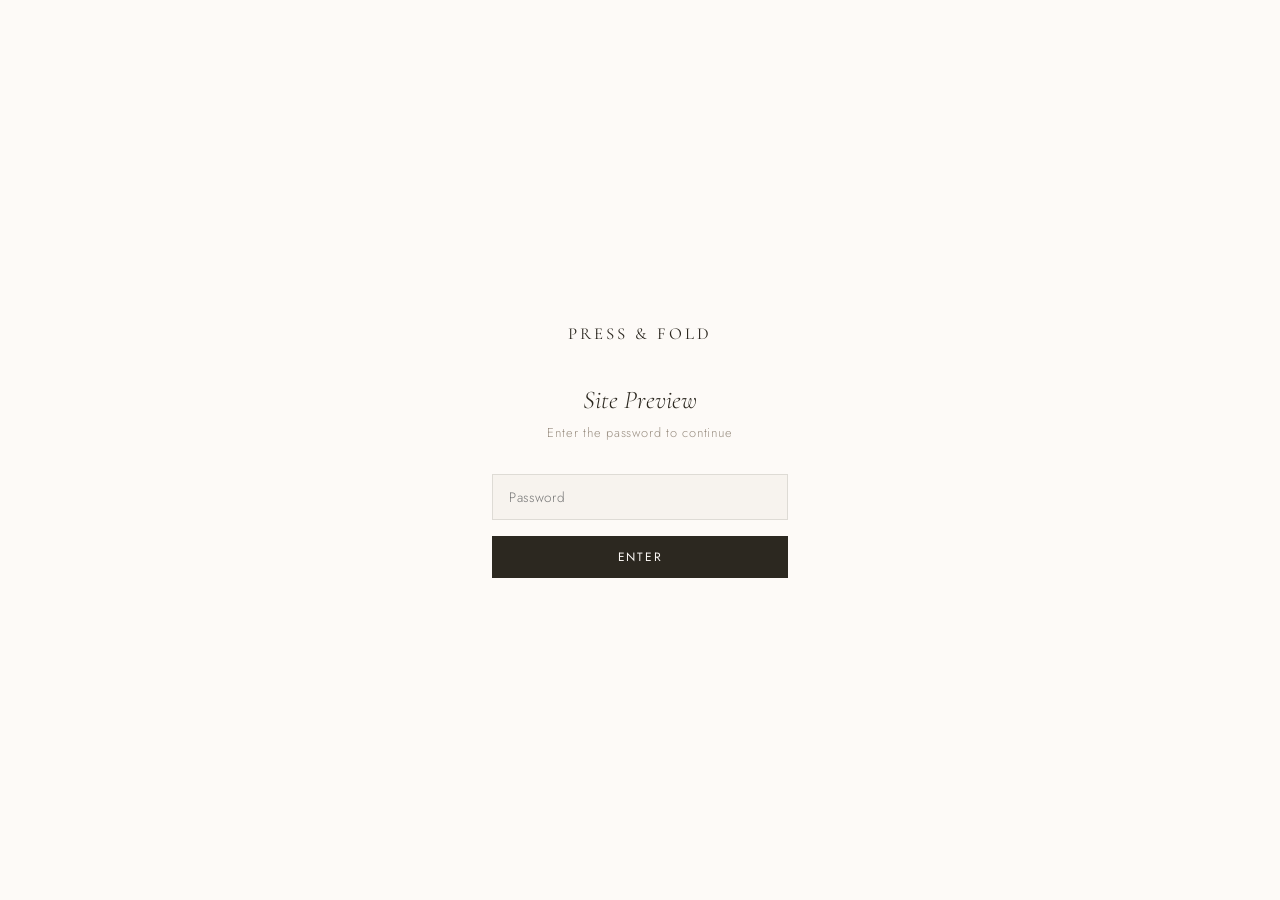
==== commit 7c92388d: "Add password gate to preview pages Co-Authored-By: Claude Sonnet 4.6 <noreply@anthropic.com>" ====
--- a/preview/index.html
+++ b/preview/index.html
@@ -4,6 +4,7 @@
   <meta charset="UTF-8" />
   <meta name="viewport" content="width=device-width, initial-scale=1.0"/>
   <meta name="robots" content="noindex, nofollow" />
+  <script>if(sessionStorage.getItem('pf_auth')!=='1'){location.replace('login.html');}</script>
   <title>Press & Fold — Analog Tools for an Intentional Life</title>
   <link rel="icon" type="image/png" href="press-and-fold-favicon.png" />
   <link rel="preconnect" href="https://fonts.googleapis.com">
@@ -740,15 +741,17 @@
 <body>
 
   <!-- NAV -->
-  <nav>
-    <a href="index.html" class="nav-logo">Press &amp; Fold</a>
-    <ul class="nav-links">
-      <li><a href="journal.html">Journal</a></li>
-      <li><a href="philosophy.html">Philosophy</a></li>
-      <li><a href="about.html">About</a></li>
-      <li><a href="journal.html#shop">Shop</a></li>
-    </ul>
-  </nav>
+  <div id="nav-placeholder"></div>
+  <script>
+    fetch("nav.html").then(r => r.text()).then(html => {
+      document.getElementById("nav-placeholder").outerHTML = html;
+      document.querySelectorAll(".nav-links a").forEach(a => {
+        if (a.getAttribute("href") === window.location.pathname.split("/").pop()) {
+          a.classList.add("active");
+        }
+      });
+    });
+  </script>
 
   <!-- HERO -->
   <section class="hero">
